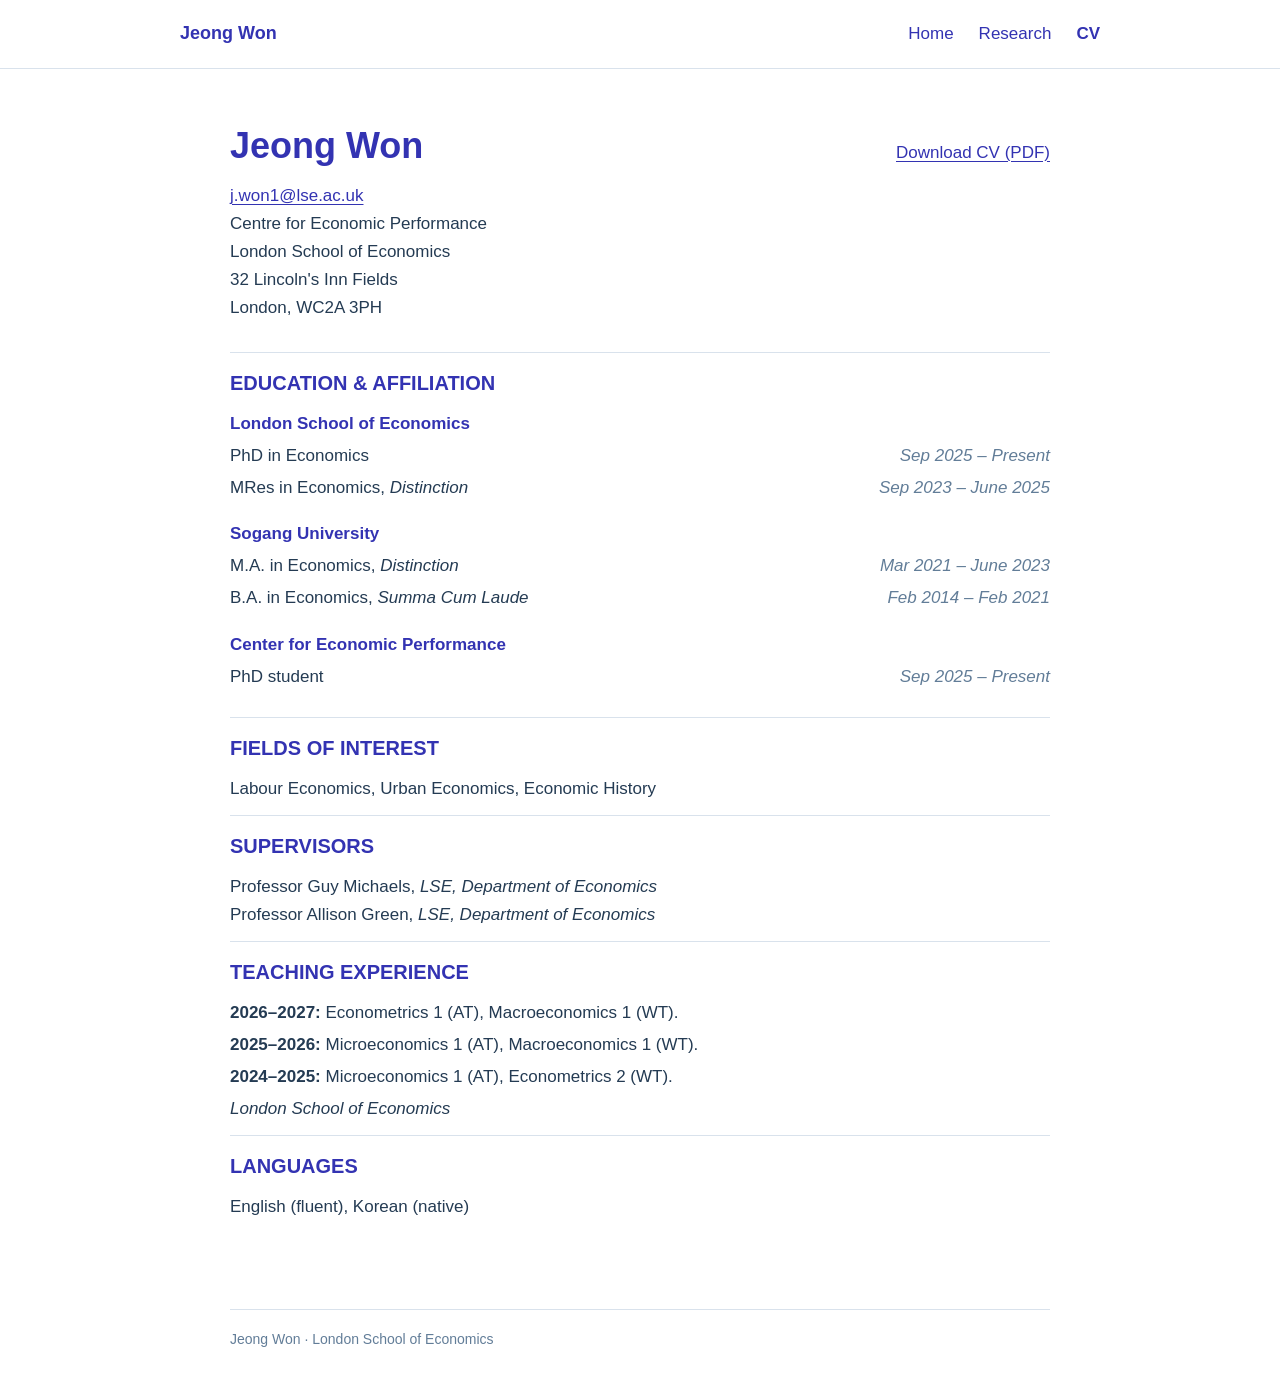
==== cv.html @ ec78b056 "Refresh cached website styles Co-authored-by: Copilot <223556219+Copilot@users.noreply.github.com>" ====
<!doctype html>
<html lang="en">
<head>
  <meta charset="utf-8">
  <meta name="viewport" content="width=device-width, initial-scale=1">
  <meta name="description" content="Curriculum vitae of Jeong Won.">
  <title>Jeong Won | CV</title>
  <link rel="stylesheet" href="style.css?v=2">
</head>
<body>
  <header class="site-header">
    <nav class="site-nav" aria-label="Main navigation">
      <a class="site-name" href="index.html">Jeong Won</a>
      <div class="nav-links">
        <a href="index.html">Home</a>
        <a href="research.html">Research</a>
        <a href="cv.html" aria-current="page">CV</a>
      </div>
    </nav>
  </header>

  <main class="page-content">
    <div class="page-heading">
      <h1>Jeong Won</h1>
      <a class="download-link" href="assets/pdfs/CV_JKwon.pdf" download>Download CV (PDF)</a>
    </div>
    <p class="cv-contact">
      <a href="mailto:j.won1@lse.ac.uk">j.won1@lse.ac.uk</a><br>
      Centre for Economic Performance<br>
      London School of Economics<br>
      32 Lincoln's Inn Fields<br>
      London, WC2A 3PH
    </p>

    <section class="cv-section">
      <h2>Education &amp; Affiliation</h2>
      <div class="cv-entry">
        <strong>London School of Economics</strong>
        <p><span>PhD in Economics</span> <span>Sep 2025 – Present</span></p>
        <p><span>MRes in Economics, <em>Distinction</em></span> <span>Sep 2023 – June 2025</span></p>
      </div>
      <div class="cv-entry">
        <strong>Sogang University</strong>
        <p><span>M.A. in Economics, <em>Distinction</em></span> <span>Mar 2021 – June 2023</span></p>
        <p><span>B.A. in Economics, <em>Summa Cum Laude</em></span> <span>Feb 2014 – Feb 2021</span></p>
      </div>
      <div class="cv-entry">
        <strong>Center for Economic Performance</strong>
        <p><span>PhD student</span> <span>Sep 2025 – Present</span></p>
      </div>
    </section>

    <section class="cv-section">
      <h2>Fields of Interest</h2>
      <p>Labour Economics, Urban Economics, Economic History</p>
    </section>

    <section class="cv-section">
      <h2>Supervisors</h2>
      <p>Professor Guy Michaels, <em>LSE, Department of Economics</em><br>
      Professor Allison Green, <em>LSE, Department of Economics</em></p>
    </section>

    <section class="cv-section">
      <h2>Teaching Experience</h2>
      <p><strong>2026–2027:</strong> Econometrics 1 (AT), Macroeconomics 1 (WT).</p>
      <p><strong>2025–2026:</strong> Microeconomics 1 (AT), Macroeconomics 1 (WT).</p>
      <p><strong>2024–2025:</strong> Microeconomics 1 (AT), Econometrics 2 (WT).</p>
      <p><em>London School of Economics</em></p>
    </section>

    <section class="cv-section">
      <h2>Languages</h2>
      <p>English (fluent), Korean (native)</p>
    </section>
  </main>

  <footer class="site-footer">Jeong Won · London School of Economics</footer>
</body>
</html>
---- style.css ----
:root {
  color-scheme: light;
  --navy: #3333b2;
  --text: #243b53;
  --muted: #627d98;
  --rule: #d9e2ec;
  --paper: #ffffff;
  --canvas: #f8fafc;
}

* {
  box-sizing: border-box;
}

body {
  margin: 0;
  background: var(--paper);
  color: var(--text);
  font-family: Arial, Helvetica, sans-serif;
  font-size: 17px;
  line-height: 1.65;
}

a {
  color: var(--navy);
  text-decoration-thickness: 1px;
  text-underline-offset: 3px;
}

a:hover {
  color: #486581;
}

.site-header {
  border-bottom: 1px solid var(--rule);
}

.site-nav {
  width: min(100% - 40px, 920px);
  min-height: 68px;
  margin: 0 auto;
  display: flex;
  align-items: center;
  justify-content: space-between;
  gap: 24px;
}

.site-name,
.nav-links a {
  color: var(--navy);
  text-decoration: none;
}

.site-name {
  font-size: 18px;
  font-weight: 700;
}

.nav-links {
  display: flex;
  gap: 25px;
}

.nav-links a[aria-current="page"] {
  font-weight: 700;
}

.home-layout,
.page-content {
  width: min(100% - 40px, 820px);
  margin: 54px auto 76px;
}

.home-layout {
  display: grid;
  grid-template-columns: 210px minmax(0, 1fr);
  align-items: start;
  gap: 42px;
}

.profile-photo {
  display: block;
  width: 100%;
  aspect-ratio: 4 / 5;
  object-fit: cover;
  border-radius: 50%;
}

h1,
h2 {
  color: var(--navy);
  line-height: 1.25;
}

h1 {
  margin: 0 0 20px;
  font-size: clamp(28px, 4vw, 36px);
  font-weight: 600;
}

h2 {
  margin: 0 0 12px;
  font-size: 23px;
  font-weight: 600;
}

.home-intro h1,
.project h2 {
  font-weight: 400;
}

.home-intro p {
  margin: 0 0 18px;
}

.contact-links {
  display: flex;
  flex-wrap: wrap;
  gap: 18px;
  margin-top: 28px !important;
}

.project {
  padding: 0 0 34px;
  margin: 0 0 34px;
  border-bottom: 1px solid var(--rule);
}

.project:last-child {
  border-bottom: 0;
}

.project p {
  margin: 0 0 22px;
}

.project .coauthors {
  margin: -4px 0 12px;
  color: var(--muted);
  font-size: 15px;
  font-style: italic;
}

.figure-grid {
  display: grid;
  grid-template-columns: repeat(2, minmax(0, 1fr));
  align-items: start;
  gap: 20px;
}

figure {
  margin: 0;
}

figure img {
  display: block;
  width: 100%;
  background: var(--canvas);
  border: 1px solid var(--rule);
  border-radius: 3px;
}

figure img {
  height: 260px;
  object-fit: contain;
}

.parent-composition {
  object-fit: cover;
  object-position: center;
}

figcaption {
  padding-top: 8px;
  color: var(--muted);
  font-size: 14px;
  line-height: 1.45;
}

.page-heading {
  display: flex;
  align-items: baseline;
  justify-content: space-between;
  gap: 20px;
  margin-bottom: 22px;
}

.page-heading h1 {
  margin-bottom: 0;
}

.download-link {
  flex-shrink: 0;
}

.cv-contact {
  margin: -8px 0 30px;
}

.cv-section {
  padding: 18px 0 8px;
  border-top: 1px solid var(--rule);
}

.cv-section h2 {
  margin-bottom: 14px;
  font-size: 20px;
  text-transform: uppercase;
}

.cv-section p {
  margin: 4px 0;
}

.cv-entry {
  margin: 0 0 18px;
}

.cv-entry > strong {
  color: var(--navy);
}

.cv-entry p {
  display: flex;
  justify-content: space-between;
  gap: 20px;
}

.cv-entry p > span:last-child {
  flex-shrink: 0;
  color: var(--muted);
  font-style: italic;
}

.site-footer {
  width: min(100% - 40px, 820px);
  margin: 0 auto;
  padding: 18px 0 28px;
  border-top: 1px solid var(--rule);
  color: var(--muted);
  font-size: 14px;
}

@media (max-width: 640px) {
  .site-nav {
    width: min(100% - 32px, 920px);
    min-height: 62px;
    gap: 12px;
  }

  .site-name {
    font-size: 16px;
  }

  .nav-links {
    gap: 14px;
  }

  .home-layout,
  .page-content,
  .site-footer {
    width: min(100% - 32px, 820px);
  }

  .home-layout {
    grid-template-columns: 1fr;
    gap: 25px;
    margin-top: 34px;
  }

  .profile-photo {
    width: min(210px, 65%);
  }

  .figure-grid {
    grid-template-columns: 1fr;
  }

  .page-heading {
    align-items: flex-start;
    flex-direction: column;
    gap: 4px;
  }

  .cv-entry p {
    display: block;
  }

  .cv-entry p > span:last-child {
    display: block;
  }
}
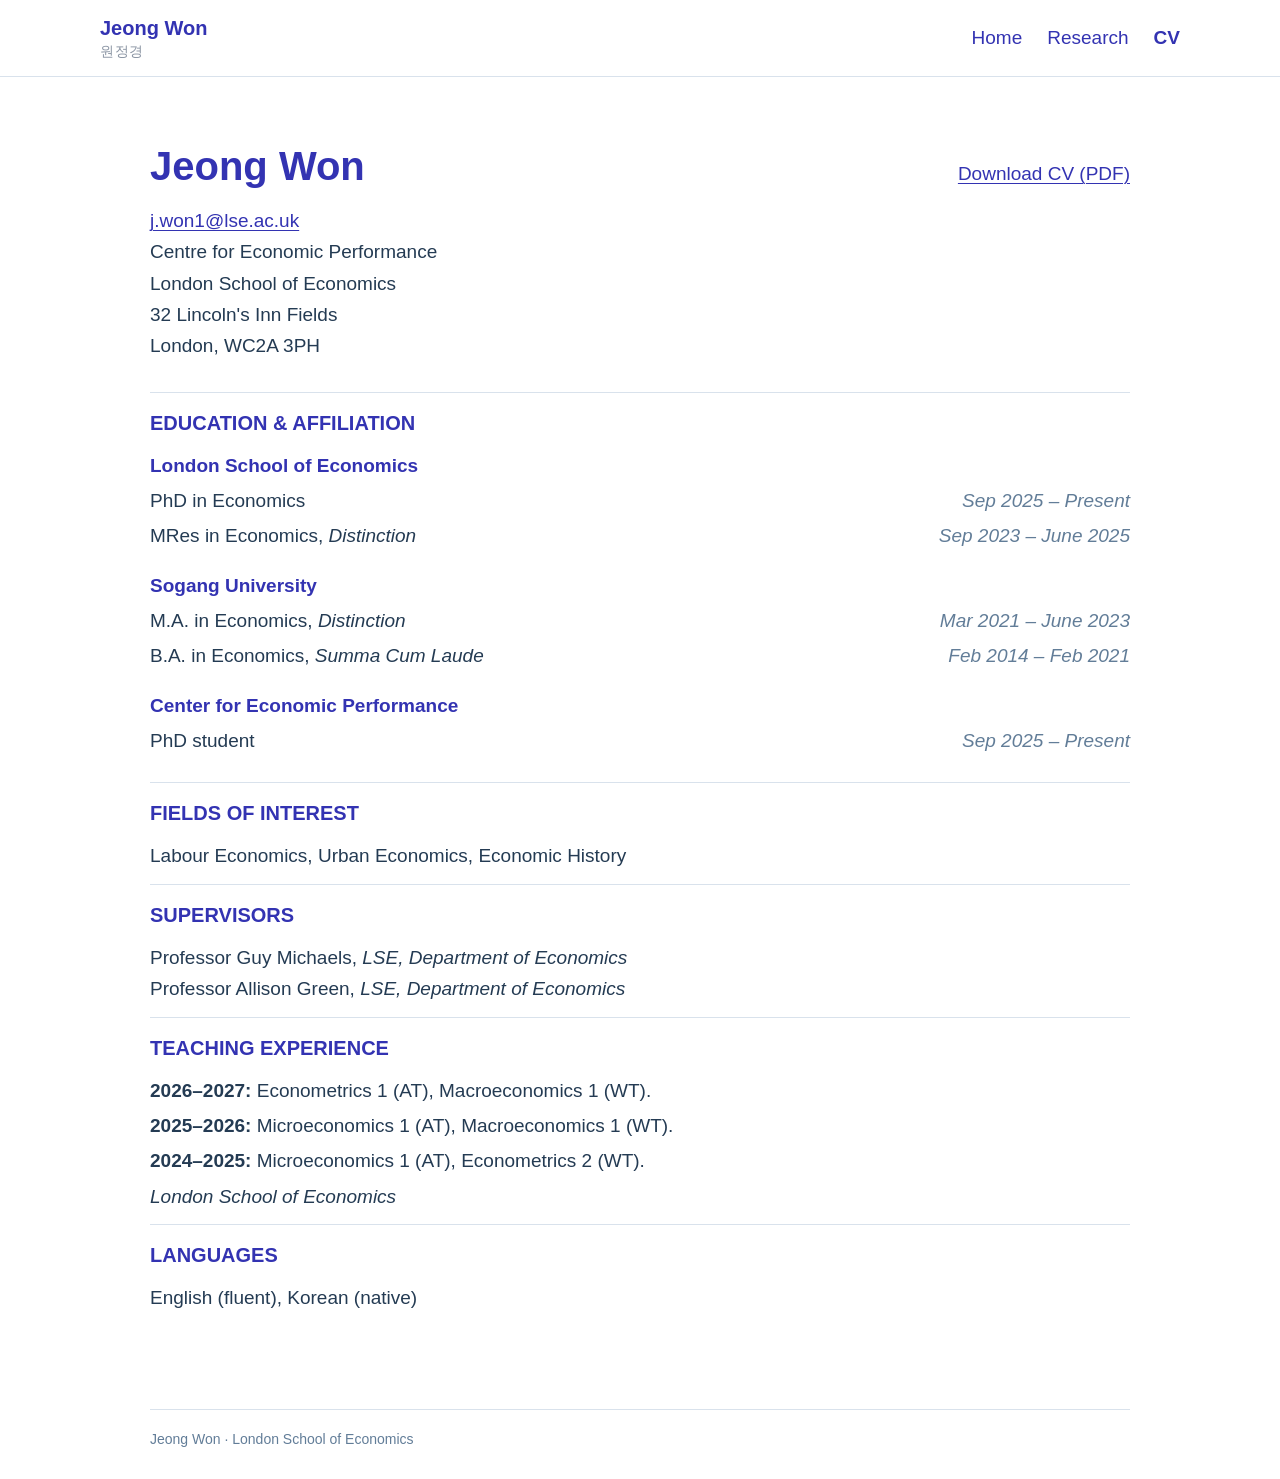
==== commit 06cdbc18: "Enlarge website layout and add Korean name Co-authored-by: Copilot <223556219+Copilot@users.noreply." ====
--- a/cv.html
+++ b/cv.html
@@ -5,12 +5,15 @@
   <meta name="viewport" content="width=device-width, initial-scale=1">
   <meta name="description" content="Curriculum vitae of Jeong Won.">
   <title>Jeong Won | CV</title>
-  <link rel="stylesheet" href="style.css?v=2">
+  <link rel="stylesheet" href="style.css?v=3">
 </head>
 <body>
   <header class="site-header">
     <nav class="site-nav" aria-label="Main navigation">
-      <a class="site-name" href="index.html">Jeong Won</a>
+      <a class="site-name" href="index.html">
+        <span>Jeong Won</span>
+        <span class="site-name-korean" lang="ko">원정경</span>
+      </a>
       <div class="nav-links">
         <a href="index.html">Home</a>
         <a href="research.html">Research</a>
--- a/style.css
+++ b/style.css
@@ -17,7 +17,7 @@
   background: var(--paper);
   color: var(--text);
   font-family: Arial, Helvetica, sans-serif;
-  font-size: 17px;
+  font-size: 19px;
   line-height: 1.65;
 }
 
@@ -36,8 +36,8 @@
 }
 
 .site-nav {
-  width: min(100% - 40px, 920px);
-  min-height: 68px;
+  width: min(100% - 48px, 1080px);
+  min-height: 76px;
   margin: 0 auto;
   display: flex;
   align-items: center;
@@ -52,8 +52,20 @@
 }
 
 .site-name {
-  font-size: 18px;
+  display: flex;
+  flex-direction: column;
+  align-items: flex-start;
+  font-size: 20px;
   font-weight: 700;
+  line-height: 1.15;
+}
+
+.site-name-korean {
+  margin-top: 3px;
+  color: #8a94a3;
+  font-size: 14px;
+  font-weight: 400;
+  letter-spacing: 0.04em;
 }
 
 .nav-links {
@@ -67,15 +79,15 @@
 
 .home-layout,
 .page-content {
-  width: min(100% - 40px, 820px);
-  margin: 54px auto 76px;
+  width: min(100% - 48px, 980px);
+  margin: 64px auto 84px;
 }
 
 .home-layout {
   display: grid;
-  grid-template-columns: 210px minmax(0, 1fr);
+  grid-template-columns: 270px minmax(0, 1fr);
   align-items: start;
-  gap: 42px;
+  gap: 52px;
 }
 
 .profile-photo {
@@ -94,13 +106,13 @@
 
 h1 {
   margin: 0 0 20px;
-  font-size: clamp(28px, 4vw, 36px);
+  font-size: clamp(32px, 4vw, 40px);
   font-weight: 600;
 }
 
 h2 {
   margin: 0 0 12px;
-  font-size: 23px;
+  font-size: 26px;
   font-weight: 600;
 }
 
@@ -233,7 +245,7 @@
 }
 
 .site-footer {
-  width: min(100% - 40px, 820px);
+  width: min(100% - 48px, 980px);
   margin: 0 auto;
   padding: 18px 0 28px;
   border-top: 1px solid var(--rule);
@@ -243,13 +255,17 @@
 
 @media (max-width: 640px) {
   .site-nav {
-    width: min(100% - 32px, 920px);
-    min-height: 62px;
+    width: min(100% - 32px, 1080px);
+    min-height: 68px;
     gap: 12px;
   }
 
   .site-name {
-    font-size: 16px;
+    font-size: 17px;
+  }
+
+  .site-name-korean {
+    font-size: 12px;
   }
 
   .nav-links {
@@ -259,7 +275,7 @@
   .home-layout,
   .page-content,
   .site-footer {
-    width: min(100% - 32px, 820px);
+    width: min(100% - 32px, 980px);
   }
 
   .home-layout {
